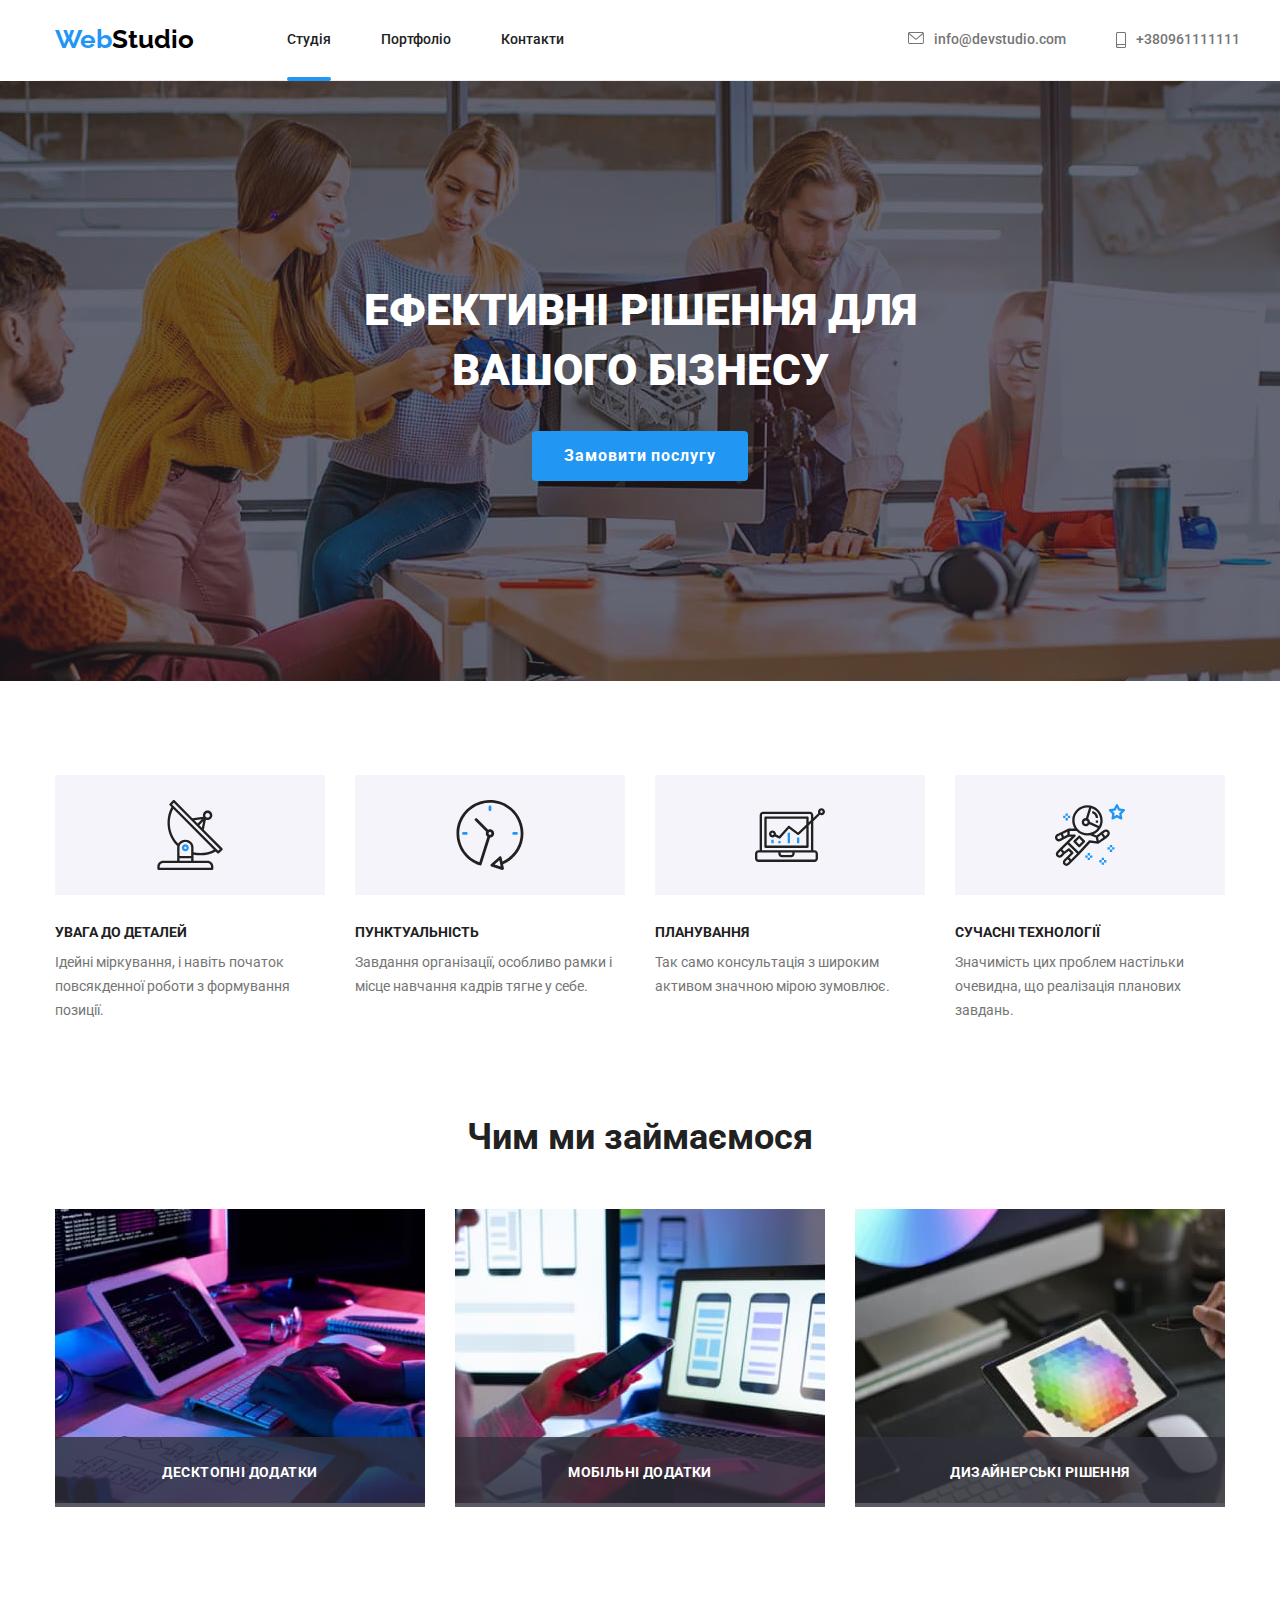
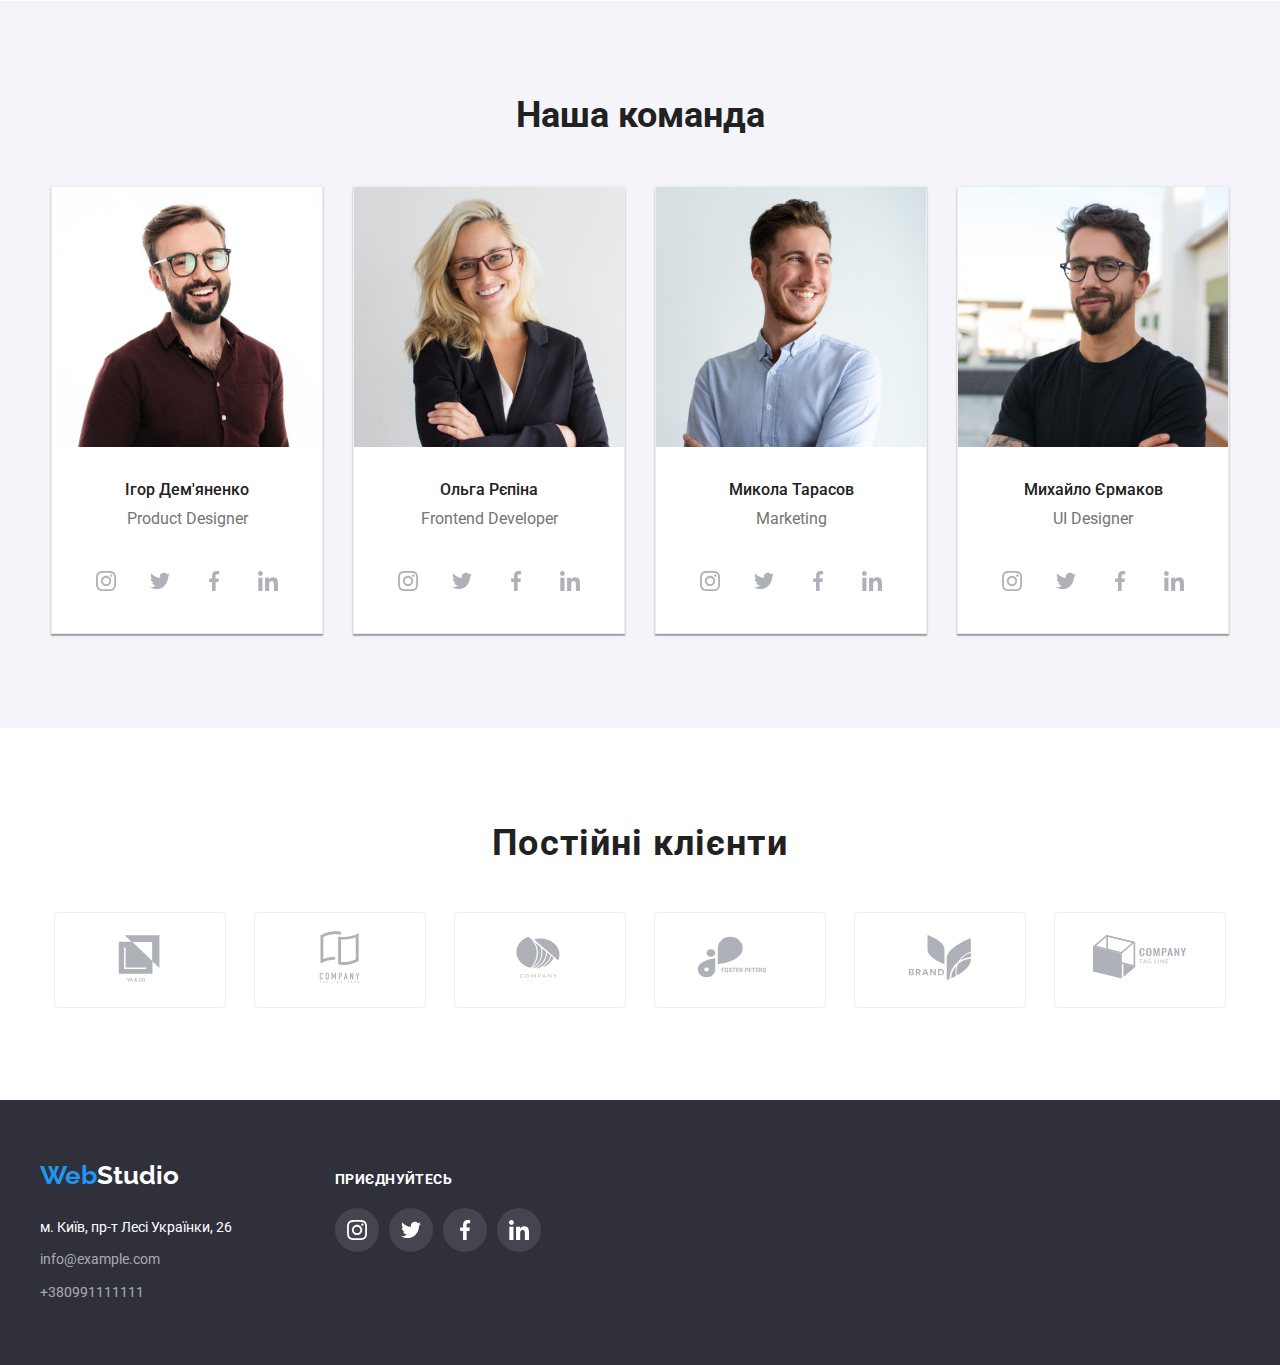
==== index.html @ 64956ac1 "create 06" ====
<!DOCTYPE html>
<html lang="en">
<head>
    <meta charset="UTF-8">
    <meta name="viewport" content="width=device-width, initial-scale=1.0">
    <title>Document</title>
    <link rel="stylesheet" href="node_modules/modern-normalize/modern-normalize.css">
    <link href="https://fonts.googleapis.com/css2?family=Raleway:wght@700&family=Roboto:wght@400;500;700;900&display=swap"
        rel="stylesheet">
    
        
    <link rel="stylesheet" href="./css/styles.css">
</head>
<body>
    <!-- Шапка сайта -->
    <header class="header">
        <div class="header-container">
            <nav class="header-nav">
                <!-- Ссылка лого -->
                <a href="./index.html" class="logo"> <span class="accent">Web</span>Studio</a>
                <!-- Навигация -->
                <ul class="site-nav list">
                    <li class="nav-item"><a href="./index.html" class="link current">Студія</a></li>
                    <li class="nav-item"><a href="./portfolio.html" class="link">Портфоліо</a></li>
                    <li class="nav-item"><a href="" class="link">Контакти</a></li>
                </ul>
            </nav>
            <!-- Контакты -->
            <ul class="auth-nav list">
                <li class="nav-item icon-contact">
                    <a href="mailto:info@devstudio.com" class="link"> <svg class="mail" width="16" height="12">
                        <use href="./images/sprite.svg#icon-mail">
                    
                        </use>
                    </svg>info@devstudio.com
                       
                            
                        
                    </a>
                </li>
                <li class="nav-item icon-phone"><a href="tel:+380961111111" class="link"> <svg class="smartphone" width="10" height="16">
                    <use href="./images/sprite.svg#icon-smartphone">
                    </use>
                </svg>+380961111111</a>
                    
                        

                    
                </li>
            </ul>
        </div>
        
        
    </header>

<main>
        <!-- Блок герой -->
    <section class="hero">
        <div class="overlay">
            <div class="hero-container">
            <h1 class="hero-title">Ефективні рішення для вашого бізнесу</h1>
            <button class="hero-button" type="button" data-modal-open>Замовити послугу</button>
            </div>
        </div>
    </section>

    

    <!-- Переваги -->


    <section class="section">
        <!-- Скрытый заголовок -->
        <h2 class="feature">Переваги</h2>
        <div class="feature-container">
            <ul class="feature-menu list">
                    
                    <li class="feature-item">
                        <div class="thumb">
                            <svg class="icon-feature" width="70" height="70">
                                <use 
                                    href="./images/sprite.svg#icon-antenna">
                                </use>
                            </svg>
                        </div>
                        
                        <h3 class="title">УВАГА ДО ДЕТАЛЕЙ</h3>
                        <p class="text">Ідейні міркування, і навіть початок повсякденної роботи з формування позиції.</p>
                        
                    </li>
                <li class="feature-item">
                    <div class="thumb">
                        <svg class="icon-feature" width="70" height="70">
                            <use href="./images/sprite.svg#icon-clock">

                            </use>
                        </svg>
                    </div>
                    <h3 class="title">ПУНКТУАЛЬНІСТЬ</h3>
                    <p class="text">Завдання організації, особливо рамки і місце навчання кадрів тягне у себе.</p>
                </li>
                <li class="feature-item">
                    <div class="thumb">
                        <svg class="icon-feature" width="70" height="70">
                            <use href="./images/sprite.svg#icon-diagram">

                            </use>
                        </svg>
                    </div>
                    <h3 class="title">ПЛАНУВАННЯ</h3>
                    <p class="text">Так само консультація з широким активом значною мірою зумовлює.</p>
                </li>
                <li class="feature-item">
                    <div class="thumb">
                        <svg class="icon-feature" width="70" height="70">
                            <use href="./images/sprite.svg#icon-astronaut">

                            </use>
                        </svg>
                    </div>
                    <h3 class="title">СУЧАСНІ ТЕХНОЛОГІЇ</h3>
                    <p class="text">Значимість цих проблем настільки очевидна, що реалізація планових завдань.</p>
                </li>
            
            </ul>
        </div>
        
    </section>

<!-- Наша робота -->
<section class="section">
    <div class="work-container">
        <h2 class="section-title">Чим ми займаємося</h2>
        <ul class="work list">
            <li class="work-item">
                <img src="./images/codding.jpg" alt="codding" width="370">
                <p class="over-text">Десктопні додатки</p>
            </li>
            <li class="work-item">
                <img src="./images/uxdesign.jpg" alt="uxdesign" width="370">
                <p class="over-text">Мобільні додатки</p>
            </li>
            <li class="work-item">
                <img src="./images/choosecolor.jpg" alt="choosecolor" width="370">
                <p class="over-text">Дизайнерські рішення</p>
            </li>
        
        </ul>
    </div>
</section>


<!-- Команда -->


<section class="team-section">
    <div class="team-container">
        <h2 class="section-title">Наша команда</h2>
        <ul class="team list">
            <li class="team-item">
                <img src="./images/Ihor.jpg" alt="Ihor" width="270">
                <div  class="block">
                    <h3 class="title">Ігор Дем'яненко</h3>
                    <p class="text">Product Designer</p>
                </div>
                    <ul class="social-list list">
                        <li class="social-list-item">
                            <a href="" class="social-list-link">
                                <svg class="icon-team" width="20" height="20">
                                
                                    <use class="icon-team-logo" href="./images/sprite.svg#icon-instagram">
                                    </use>
                                </svg>
                            </a> 
                        </li>
                        <li class="social-list-item">
                            <a href="" class="social-list-link">
                                <svg class="icon-team" width="20" height="20">
                        
                                    <use href="./images/sprite.svg#icon-twitter">
                                    </use>
                                </svg>
                            </a>
                        </li>
                        <li class="social-list-item">
                            <a href="" class="social-list-link">
                                <svg class="icon-team" width="20" height="20">
                        
                                    <use href="./images/sprite.svg#icon-facebook">
                                    </use>
                                </svg>
                            </a>
                        </li>
                        <li class="social-list-item">
                            <a href="" class="social-list-link">
                                <svg class="icon-team" width="20" height="20">
                        
                                    <use href="./images/sprite.svg#icon-linkedin">
                                    </use>
                                </svg>
                            </a>
                        </li>
                    </ul>
                
            </li>
            <li class="team-item">
                <img src="./images/Olga.jpg" alt="Olga" width="270">
                <div class="block">
                    <h3 class="title">Ольга Рєпіна</h3>
                    <p class="text">Frontend Developer</p>
                </div>
                <ul class="social-list list">
                    <li class="social-list-item">
                        <a href="" class="social-list-link">
                            <svg class="icon-team" width="20" height="20">
                
                                <use href="./images/sprite.svg#icon-instagram">
                                </use>
                            </svg>
                        </a>
                    </li>
                    <li class="social-list-item">
                        <a href="" class="social-list-link">
                            <svg class="icon-team" width="20" height="20">
                
                                <use href="./images/sprite.svg#icon-twitter">
                                </use>
                            </svg>
                        </a>
                    </li>
                    <li class="social-list-item">
                        <a href="" class="social-list-link">
                            <svg class="icon-team" width="20" height="20">
                
                                <use href="./images/sprite.svg#icon-facebook">
                                </use>
                            </svg>
                        </a>
                    </li>
                    <li class="social-list-item">
                        <a href="" class="social-list-link">
                            <svg class="icon-team" width="20" height="20">
                
                                <use href="./images/sprite.svg#icon-linkedin">
                                </use>
                            </svg>
                        </a>
                    </li>
                </ul>
            </li>
            <li class="team-item">
                <img src="./images/Mykola.jpg" alt="Mykola" width="270">
                <div class="block">
                    <h3 class="title">Микола Тарасов</h3>
                    <p class="text">Marketing</p>
                </div>
                <ul class="social-list list">
                    <li class="social-list-item">
                        <a href="" class="social-list-link">
                            <svg class="icon-team" width="20" height="20">
                
                                <use href="./images/sprite.svg#icon-instagram">
                                </use>
                            </svg>
                        </a>
                    </li>
                    <li class="social-list-item">
                        <a href="" class="social-list-link">
                            <svg class="icon-team" width="20" height="20">
                
                                <use href="./images/sprite.svg#icon-twitter">
                                </use>
                            </svg>
                        </a>
                    </li>
                    <li class="social-list-item">
                        <a href="" class="social-list-link">
                            <svg class="icon-team" width="20" height="20">
                
                                <use href="./images/sprite.svg#icon-facebook">
                                </use>
                            </svg>
                        </a>
                    </li>
                    <li class="social-list-item">
                        <a href="" class="social-list-link">
                            <svg class="icon-team" width="20" height="20">
                
                                <use href="./images/sprite.svg#icon-linkedin">
                                </use>
                            </svg>
                        </a>
                    </li>
                </ul>
            </li>
            <li class="team-item">
                <img src="./images/Mykhailo.jpg" alt="Mykhailo" width="270">
                <div class="block">
                    <h3 class="title">Михайло Єрмаков</h3>
                    <p class="text">UI Designer</p>
                </div>
                <ul class="social-list list">
                    <li class="social-list-item">
                        <a href="" class="social-list-link">
                            <svg class="icon-team" width="20" height="20">
                
                                <use href="./images/sprite.svg#icon-instagram">
                                </use>
                            </svg>
                        </a>
                    </li>
                    <li class="social-list-item">
                        <a href="" class="social-list-link">
                            <svg class="icon-team" width="20" height="20">
                
                                <use href="./images/sprite.svg#icon-twitter">
                                </use>
                            </svg>
                        </a>
                    </li>
                    <li class="social-list-item">
                        <a href="" class="social-list-link">
                            <svg class="icon-team" width="20" height="20">
                
                                <use href="./images/sprite.svg#icon-facebook">
                                </use>
                            </svg>
                        </a>
                    </li>
                    <li class="social-list-item">
                        <a href="" class="social-list-link">
                            <svg class="icon-team" width="20" height="20">
                
                                <use href="./images/sprite.svg#icon-linkedin">
                                </use>
                            </svg>
                        </a>
                    </li>
                </ul>
            </li>
        
        </ul>
    </div>

</section>


<!-- Постійні клієнти-->

<section class="clients">
    <div class="clients-container">
        <h2 class="clients-title">Постійні клієнти
        </h2>
        
    </div>

    
        <ul class="cards-list">
            <li class="cards-item">
                <a class="cards-link" href="">
                    <svg class="client-logo" width="106" height="60">
                        <use href="./images/sprite.svg#icon-logo1"></use>
                    </svg>
                </a>
            </li>
            
            <li class="cards-item">
                <a class="cards-link" href="">
                    <svg class="client-logo" width="106" height="60">
                        <use href="./images/sprite.svg#icon-logo2"></use>
                    </svg>
                </a>
            </li>
            <li class="cards-item">
                <a class="cards-link" href="">
                    <svg class="client-logo" width="106" height="60">
                        <use href="./images/sprite.svg#icon-logo3"></use>
                    </svg>
                </a>
            </li>
            <li class="cards-item">
                <a class="cards-link" href="">
                    <svg class="client-logo" width="106" height="60">
                        <use href="./images/sprite.svg#icon-logo4"></use>
                    </svg>
                </a>
            </li>
            <li class="cards-item">
                <a class="cards-link" href="">
                    <svg class="client-logo" width="106" height="60">
                        <use href="./images/sprite.svg#icon-logo5"></use>
                    </svg>
                </a>
            </li>
            <li class="cards-item">
                <a class="cards-link" href="">
                    <svg class="client-logo" width="106" height="60">
                        <use href="./images/sprite.svg#icon-logo6"></use>
                    </svg>
                </a>
            </li>
        </ul>

    

</section>

</main>

<!-- Футер -->

<footer class="footer">
    <div class="footer-container">
        <div class="footer-container-contact">
            <div class="footer-logo">
                <a href="/index.html" class="logo"> <span class="accent">Web</span>Studio</a>
            <!-- </div> -->
            <address class="address-list">
                <ul class="address-contact list">
                    <li class="contact-item"><a
                            href="https://www.google.com.ua/maps/dir/%D0%B1%D1%83%D0%BB.+%D0%9B%D0%B5%D1%81%D0%B8+%D0%A3%D0%BA%D1%80%D0%B0%D0%B8%D0%BD%D0%BA%D0%B8,+26,+%D0%9A%D0%B8%D0%B5%D0%B2,+02000//@50.4266301,30.5033665,13z/data=!4m8!4m7!1m5!1m1!1s0x40d4cf0e033ecbe9:0x57a4dffefec77da0!2m2!1d30.5383858!2d50.4265807!1m0?hl=ru"
                            target="_blank" rel="noopener noreferrer" class="contact-map">м. Київ, пр-т Лесі Українки, 26</a></li>
                    <li class="contact-item"><a href="mailto:info@example.com" class="contact">info@example.com</a></li>
                    <li class="contact-item"><a href="tel:+380991111111" class="contact">+380991111111</a></li>
                    
                </ul>
                
            </address>
            </div>
        </div>


        <div class="footer-social">
            <h2 class="text-social">Приєднуйтесь</h2>
            <ul class="list-footer"> 
                <li class="social-item">
                    <a href="" class="social-link">
                        <svg class="social-icon" width="20" height="20">
                            <use href="./images/sprite.svg#icon-instagram">

                            </use>

                        </svg>
                    </a>
                </li>
                <li class="social-item">
                    <a href="" class="social-link">
                        <svg class="social-icon" width="20" height="20">
                            <use href="./images/sprite.svg#icon-twitter">
                
                            </use>
                
                        </svg>
                    </a>
                </li>
                <li class="social-item">
                    <a href="" class="social-link">
                        <svg class="social-icon" width="20" height="20">
                            <use href="./images/sprite.svg#icon-facebook">
                
                            </use>
                
                        </svg>
                    </a>
                </li>
                <li class="social-item">
                    <a href="" class="social-link">
                        <svg class="social-icon" width="20" height="20">
                            <use href="./images/sprite.svg#icon-linkedin">
                
                            </use>
                
                        </svg>
                    </a>
                </li>

            </ul>

        </div>
    </div>

    <!-- Модалка -->

    
    <div class="backdrop is-hidden" data-modal>
        <div class="modal">
            <button type="button" class="modal-close-btn" data-modal-close>
                <svg class="close-btn" width="20" height="20">
                    <use href="./images/sprite.svg#icon-closebtn">

                    </use>
                </svg>
            </button>
            <div class="contact-data">
                <p>
                    Залиште свої дані, ми вам передзвонимо
                </p>
            </div>
            <form action="" class="modal-form">
                <div class="contact-form">
                    <label>
                        <span class="modal-form-desc">Ім'я</span>
                        <span class="modal-form-input-wrapper">
                            <input type="text" class="contact-form-input" placeholder="" required name="user_name"
                            pattern="[a-zA-Zа-яА-яіІїЇ]+" />
                            <svg class="modal-form-icon" width="18" height="18">
                                <use href="./images/sprite.svg#icon-person">

                                </use>
                            </svg>
                        </span>
                    </label>
                    <label>
                        <span class="modal-form-desc">Телефон</span>
                        <span class="modal-form-input-wrapper">
                            <input type="tel" class="contact-form-input" placeholder="" required name="user_phone"
                            pattern="[0-9]{3}-[0-9]{3}-[0-9]{2}-[0-9]{2}" title="xxx-xxx-xx-xx" />
                            <svg class="modal-form-icon" width="18" height="18">
                                <use href="./images/sprite.svg#icon-phone">
                                    
                                </use>
                            </svg>
                        </span>
                    </label>
                    <label>
                        <span class="modal-form-desc">Пошта</span>
                        <span class="modal-form-input-wrapper">
                            <input type="email" class="contact-form-input" placeholder="" required name="user_mail" />
                                <svg class="modal-form-icon" width="18" height="18">
                                    <use href="./images/sprite.svg#icon-email">

                                    </use>
                        
                                </svg>
                            </span>
                    </label>
                    <label>
                        <span class="modal-form-desc">Коментар</span>
                        <textarea name="user_message" class="contact-form-message" placeholder="Введіть текст"></textarea>
                    </label>
                    <label class="contact-form-field-wrapper">
                        <input name="user_policy" type="checkbox" class="contact-form-field is-hidden">
                        <svg class="modal-form-check" width="16px" height="15px">
                            <use class="modal-form-check-icon"
                             href="./images/sprite.svg#icon-check">

                            </use>
                        </svg>
                        Погоджуюся з розсилкою та приймаю&nbsp<a href="">Умови договору</a>
                    </label>
                    <div class="form-button">
                        <button type="submit" class="contact-form-button">Відправити</button>
                    </div>
                
                </div>
            </form>
            
    
        </div>

    </div>
    
    

</footer>


<script src="./js/modal.js"></script>
</body>
</html>
---- css/styles.css ----
:root {
    --primary-text-color: #212121;
    --title-text-color: #000000;
    
    --logo-color:#2196F3;
    --primary-white-color: #FFFFFF;
    --primary-gray-text: #757575;
    --primary-background-color: #F5F5F5;
    --primary-button-background: #F5F4FA;
    --contact-color: rgba(255, 255, 255, 0.6);
    --background-dark-color: #2F303A;
    --border-color:#EEEEEE;
    --border-header: #ECECEC;
    --border-logo: rgba(175, 177, 184, 1);
    --icons-background: rgba(255, 255, 255, 0.1);
    --animation-timing: cubic-bezier(0.4, 0, 0.2, 1);
    --card-bottom-background: rgba(47, 48, 58, 0.8);
    --overlay-card-blue: rgba(33, 150, 243, 0.9);
    --cards-text-color:rgba(117, 117, 117, 1);
    --border-color-modal:rgba(33, 33, 33, 0.2);
    --modal-icon-color: rgba(33, 33, 33, 1);


}
html {
    box-sizing: border-box;
}

*,
*::after
*::before {
    box-sizing: inherit;
}

body {
    background-color: var(--primary-white-color);
    color:var(--primary-text-color);
    font-family: Roboto, sans-serif;
    margin: 0;
}

h1,
h2,
h3,
h4,
h5,
h6,
p,
ul {
    margin: 0;
}

.list {
    list-style: none;
}



/* logo */

.header {
    display: flex;
}
.header-container {
    
    display: flex;
    width: 1170px;
    padding-left: 15px;
    padding-right: 15px; 
    margin-left: auto;
    margin-right: auto;
    align-items: center;
    border-bottom: 1px solid var(--border-header);
    
   
    
}

.site-nav .nav-item {
    margin-right: 50px;
    }

.site-nav .nav-item:last-child {
    margin-right: 0;
}

.header-nav {
    display: flex;
    
}

.logo {
    font-family: Raleway, sans-serif;
    color: var(--title-text-color);
    font-weight: 700;
    font-size: 26px;
    line-height: 1.2;
    text-decoration: none;
    /* margin-left: 215px; */
    margin-right: 93px;
    margin-top: 24px;
    margin-bottom: 25px;
}

.footer-logo .logo {font-family: Raleway, sans-serif;
    color: var(--primary-white-color);
    font-weight: 700;
    font-size: 26px;
    line-height: 1.2;
    text-decoration: none;
}    

.footer-social {
    margin-left: 63px;
}

.accent {color:var(--logo-color)}




/* навігація */


.link {
    display: flex;
    position: relative;
    transition: 250ms var(--animation-timing);
    /* padding-top: 6px; */
    

}

 

.current::after {
    position: absolute;
    content: "";
    display: block;
    left: 0;
    bottom: -33px;
    width: 100%;
    height: 4px;
    background-color: var(--logo-color);
    transition: opacity 250ms var(--animation-timing);
    border-radius: 2px;
    
}
.link:hover::after {
    opacity: 1;
}

.site-nav .link {
    
        
        font-weight: 500;
        font-size: 14px;
        line-height: 1.14;
        color: var(--primary-text-color);
        text-decoration: none;
        }


.site-nav .link:hover, 
.site-nav .link:focus{
    color: var(--logo-color);
    transition: 250ms var(--animation-timing);
}


.site-nav {
    display: flex;
    text-decoration: none;
    padding-left: 0;
    align-items: center;
    }

  

.site-nav .link .current {
    color: var(--logo-color);
    
}


/* адрес */

.auth-nav {
    display: flex;
    margin-left: 344px;
    padding-left: 0;
}
.auth-nav .link:hover,
.auth-nav .link:focus {
    transition: 250ms var(--animation-timing ); 
}
/* .icon-mail::before {
    display: inline-block;
    content: "";
    background-image: url(../images/mail.svg);
    width: 16px;
    height: 12px;
    background-position: center;
    background-size: contain;
    background-repeat: no-repeat;
    margin-right: 10px;
} */
.mail, .smartphone {
    fill: currentColor;
    padding-right: 10px;
}

.icon-phone {
    display: inline-flex;
    flex-direction: row-reverse;
    align-items:center;
    
}
.icon-mail {
    display: inline-flex;
    margin-right: 10px;
   
    /* flex-direction: row-reverse; */

}
.icon-smartphone {
    margin-right: 10px;
}
.icon-contact {
    display: inline-flex;
    flex-direction: row-reverse;
    align-items: center;
}

.thumb {
    display: flex;
    background-color:rgba(245, 244, 250, 1);
    justify-content: center;
    margin-bottom: 30px;
}

.icon-feature {
    height: 120px;
}



.auth-nav .nav-item {
    
    margin-right: 50px;
    
}

.auth-nav .nav-item:last-child {
    margin-right: 0;
}



.auth-nav .link {
    
        
        font-weight: 500;
        font-size: 14px;
        line-height: 1.14;
        color: var(--primary-gray-text);
        text-decoration: none;
        
        
}
.auth-nav .link:hover,
.auth-nav .link:focus {
    color: var(--logo-color);}



/* Герой */

.hero {
    background-color: var(--background-dark-color);
    display: flex; 
    height: 600px;
    max-width: 1600px; 
    margin-right: auto;
    margin-left: auto;
    background-image: linear-gradient(
        rgba(47, 48, 58, 0.4),
        rgba(47, 48, 58, 0.4)),
         url(../images/heroimg.jpg);
    
    background-repeat: no-repeat;
    background-position:  center;
    background-size: cover;
    
    
}

.hero-title {
    
        
        font-weight: 900;
        font-size: 44px;
        line-height: 1.36;
        text-transform: uppercase;
        color: var(--primary-white-color);
        padding-top: 200px;
        padding-bottom: 30px;
        width: 700px;
        

}

.hero-container {
    
    text-align: center;
    margin-right: auto;
    margin-left: auto;
    
}
 .overlay {
    /* display: flex; */
    /* height: 600px; */
    /* max-width: 1600px; */
    margin-left: auto;
    margin-right: auto;
    
    /* background-image: url(../images/heroimg.jpg); */
    
    

} 




/* Cursor pointer для кнопок */

.hero-button,
.secondary-button 
{
    cursor: pointer;
    transition: 250ms var(--animation-timing);
}


/* кнопка замовити послугу */

.hero-button {
    font-weight: 700;
    font-size: 16px;
    line-height: 1.88;
    color: var(--primary-white-color);
    background-color: var(--logo-color);
    margin-bottom: 200px;
    border-radius: 4px;
    border: none;
    padding: 10px 32px;
    letter-spacing: 0.06em;
    font-family: inherit;
 }

.hero-button:hover,
.hero-button:focus { 
color: var(--primary-white-color);
box-shadow: 0px 4px 4px rgba(0, 0, 0, 0.15);
} 

 /* Модалка */


.backdrop {
    position: fixed;
    z-index: 10;
    top: 0;
    left: 0;
    width: 100%;
    height: 100%;
    background-color: rgba(0, 0, 0, 0.2);
    transition: opacity 500ms linear;
}

.is-hidden {
    opacity: 0;
    pointer-events: none;
}




.modal {
    width: 528px;
    /* height: 581px; */
    background-color: #FFFFFF;
    position: absolute;
    top: 50%;
    left: 50%;
    transform: translate(-50%, -50%);
    padding: 40px;
    margin: 0 auto;
    box-shadow: 0px 1px 3px rgba(0, 0, 0, 0.12), 0px 1px 1px rgba(0, 0, 0, 0.14), 0px 2px 1px rgba(0, 0, 0, 0.2);
    border-radius: 4px;
}



.modal-close-btn {
    display: flex;
    justify-content: center;
    align-items: center;
    width: 30px;
    height: 30px;
    border-radius: 50%;
    border: 1px solid rgba(0, 0, 0, 0.1);
    background-color: transparent;
    padding: 0;
    transition: 250ms;
}

/* .modal-form { */
    /* display: flex; */
    /* flex-direction: column; */
/* } */

.contact-form {
    display: flex;
    flex-direction: column;
    /* padding: 40px; */
}

.modal-close-btn:hover,
.modal-close-btn:focus {
    fill: var(--logo-color);
}

.modal-close-btn:hover .close-btn,
.modal-close-btn:focus .close-btn {
    fill: var(--logo-color);
}
.modal-close-btn {
    position: absolute;
    right: 8px;
    top: 8px;
}

.contact-data {
    text-align: center;
    margin-bottom: 30px;
    font-weight: 700;
    font-size: 20px;
    line-height: 1.15;
    letter-spacing: 0.03em;
    color: var(--primary-text-color);
}

.contact-form-input{
    width: 482px;
    height: 40px;
    padding-left: 42px;
    border: 1px solid rgba(33, 33, 33, 0.2);
    border-radius: 4px;
    transition: 250ms var(--animation-timing);
}

.contact-form-input:focus {
    outline: none;
    border-color: var(--logo-color);
}

.contact-form-input:focus + .modal-form-icon {
    fill: var(--logo-color);
}

.modal-form-input-wrapper{
    display: block;
    position: relative;
    margin-bottom: 20px;
}

.modal-form-icon {
    fill: var(--modal-icon-color);
    position: absolute;
    top: 50%;
    left: 12px;
    transform: translateY(-50%);
    transition: 250ms var(--animation-timing);
    
}

.contact-form-message{
    width: 494px;
    height: 120px;
    padding: 12px 16px;
    margin-bottom: 20px;
    resize: none;
    border-color: var(--border-color-modal);
    border-radius: 4px;
}

.contact-form-message:focus {
    outline: none;
    border-color: var(--logo-color);
}

.contact-form-message::placeholder{
    color:rgba(117, 117, 117, 0.5);
    font-weight: 400;
    font-size: 12px;
    line-height: 1.16;
    letter-spacing: 0.01em;
}

.modal-form-desc {
display: block;
font-family: inherit;
font-style: normal;
font-weight: 400;
font-size: 12px;
line-height: 1.16;
letter-spacing: 0.01em;
color: var(--primary-gray-text);
}

.contact-form-field{
    position: absolute;
}

.contact-form-button{
    font-weight: 700;
    font-size: 16px;
    font-family: inherit ;
    line-height: 1.88;
    color: var(--primary-white-color);
    background-color: var(--logo-color);
    border-radius: 4px;
    border-style: none;
    padding: 10px 52px;

}

.contact-form-button:hover,
.contact-form-button:focus {
    background: #188CE8;
    box-shadow: 0px 4px 4px rgba(0, 0, 0, 0.15);
    cursor: pointer;
}

.modal-form-check {
    border: 1px solid var(--modal-icon-color);
    border-radius: 2px;
    cursor: pointer;
    padding: 1px;
    margin-right: 9px;
}

.modal-form-check-icon{
    display: none;
}
.contact-form-field:checked + .modal-form-check {
    background-color: var(--logo-color);
    border-color: var(--logo-color);
} 

.contact-form-field:focus + .modal-form-check{
    box-shadow: 0 0 0 2px var(--logo-color);
} 

.contact-form-field:checked + .modal-form-check .modal-form-check-icon {
    display: block;
    fill: var(--primary-white-color);
}

.form-button{
    display: flex;
    justify-content: center;
}

.contact-form-field-wrapper {
    display: flex;
    align-items: center;
    margin-bottom: 30px;
}

/* кнопки навігації*/



.secondary-button {
    font-weight: 500;
    font-size: 16px;
    line-height: 1.62;
    letter-spacing: 0.03em;
    color:var(--primary-text-color);
    background-color: var(--primary-button-background);
    font-family: inherit;
    
    
    }

.secondary-button:hover,
.secondary-button:focus {
    color: var(--primary-white-color);
    background-color: var(--logo-color);
}

/* Переваги */


.feature {
    display: none;
    width: 1600px;
    color: var(--primary-background-color)
}
.feature-menu {
    display: flex;
    padding: 0;
    justify-content: flex-start;
    
}

.feature-item {
    
    display: inline-block;
    text-align: left;
    width: 270px;
    margin-right: 30px;
}

.feature-item:last-child {
    margin-right: 0;
}


.feature-menu .title {
    
    font-weight: 700;
    font-size: 14px;
    line-height: 1.14;
    text-transform: uppercase;
    color: var(--primary-text-color);
    padding-bottom: 10px;
}

.feature-menu .text {font-size: 14px;
    line-height: 1.71;
    color: var(--primary-gray-text);
    
    }



.feature-container {
    display: flex;
    width: 1170px;
        padding-left: 15px;
        padding-right: 15px;
    text-align: center;
    margin-top: 94px;
    margin-left: auto;
    margin-right: auto;
    
}    
    

.section-title {
    font-weight: 700;
    font-size: 36px;
    line-height: 1.16;
    text-align: center;

    }

.work-container {
    
    
    margin-top: 94px;
    width: 1170px;
    padding-left: 15px;
    padding-right: 15px;
    margin-left: auto;
    margin-right: auto;
    margin-bottom: 94px;
}    

.work {
    width: 1600px;
    display: flex;
    margin-top: 50px;
    padding: 0;
}

.work .work-item {
    margin-right: 30px;
}
.work .work-item:last-child {
    margin-right: 0;
}
.work-item {
    position: relative;
}
.work-item::before {
    content: "";
    position: absolute;
    width: 100%;
    height: 70px;
    bottom: 0px;
    background-color: var(--card-bottom-background);
}

.over-text {
    position: absolute;
    bottom: 34px;
    left: 50%;
    transform: translateX(-50%);
    display: flex;
    color: var(--primary-white-color);
    font-weight: 700;
    font-size: 14px;
    line-height: 1.14px;
    letter-spacing: 0.03em;
    text-transform: uppercase;
}
/* Приклади роботи */



.example-title {
    font-weight: 700;
    font-size: 18px;
    line-height: 2;
    margin-bottom: 4px;
    color: var(--primary-text-color);
}

.example-text {
    color: var(--cards-text-color);
}


.example-overlay {
    position: relative;
    overflow: hidden;
    height: 294px;
}


.overlay-text {
    
    content: "";
    position: absolute;
    height: 100%;
    width: 322px;
    top: 0;
    left: 0;
    padding: 63px 24px;
    color: var(--primary-white-color);
    background-color: var(--overlay-card-blue);
    transform: translateY(100%);
    transition: 250ms cubic-bezier(0.4, 0, 0.2, 1);
}

.example-overlay-text {
    font-style: normal;
        font-weight: 400;
        font-size: 18px;
        line-height: 1.56;
}

.example-link {
    text-decoration: none;
    
}
.example-link:hover .overlay-text,
.example-link:focus .overlay-text {
    transform: translateY(0%);

}




/* Наша команда */

.team-section {
    display: flex;
    /* width: 1600px; */
    margin-left: auto;
    margin-right: auto;
    background-color: var(--primary-button-background);
    padding-bottom: 94px;
    
}

.team-container {
    margin-left: auto;
    margin-right: auto;
}



.team-container .section-title {
    
    padding-top: 94px;
    
}

.team {
    
    display: flex;
    /* margin-left: 215px; */
    padding-left: 0;
    margin-top: 50px;

}

.team-item {
    margin-right: 30px;
    border: 1px solid var(--border-color);
    background-color: var(--primary-white-color);
    box-shadow: 0px 1px 3px rgba(0, 0, 0, 0.12), 0px 1px 1px rgba(0, 0, 0, 0.14), 0px 2px 1px rgba(0, 0, 0, 0.2);
}
.team-item:last-child {
    margin-right: 0;
}

.team-item .title {
    text-align: center;
    margin-bottom: 10px;
    
}

.team-item .text {
    text-align: center;
    
}


.team .title {
    
    font-weight: 500;
    font-size: 16px;
    line-height: 1.18;
    }

.team .text {color: var(--primary-gray-text);
    
    font-size: 16px;
    line-height: 1.18;
    }
.social-list{
    display: flex;
    justify-content: center;
    column-gap: 10px;
    padding: 0;
    margin-bottom: 30px;
}
.social-list-link {
    display: flex;
    justify-content: center;
    align-items: center;
    width: 44px;
    height: 44px;
    background-color: var(--primary-white-color);
    border-radius: 50%;
    transition: 250ms var(--animation-timing);
}


.social-list-link:hover,
.social-list-link:focus {
    background-color: var(--logo-color)
}

.social-list-link:hover .icon-team,
.social-list-link:focus .icon-team {
    fill: var(--primary-white-color);
}


.icon-team {
    fill: var(--border-logo);
    transition: 250ms var(--animation-timing);
}

.icon-team:hover {
    fill: #2196F3;

}


    
.block {
    margin-top: 30px;
    margin-bottom: 30px;
}    

/* Клієнти */

.clients {
    /* display: flex; */
    margin-left: auto;
    margin-right: auto;
    
}

.clients-container {
    /* display: flex; */
    margin-left: auto;
    margin-right: auto;
    margin-top: 94px;
}

.clients-title {
    text-align: center;
    font-weight: 700;
    font-size: 36px;
    line-height: 1.17;
    color: var(--primary-text-color);
    letter-spacing: 0.03em;
 }

 .cards-item {
    display: flex;
    width: 170px;
    height: 92px;
    border: 1px polid red;
    justify-content: center;
    align-items: center;
    
    
 }

 .cards-link {
    padding: 15px 32px;
    border: 1px solid var(--border-color);
    border-radius: 4px;
    transition: 250ms var(--animation-timing);
    
 }

 .cards-link:hover,
 .cards-link:focus {
    border-color: #2196F3;
    
 }

 .cards-link:hover .client-logo,
 .cards-link:focus .client-logo {
    fill: var(--logo-color);
 }
 .cards-list {
    list-style: none;
    display: flex;
    justify-content: center;
    gap: 30px;
    margin-left: auto;
    margin-right: auto;
    padding-left: 0;
    margin-top: 50px;
    margin-bottom: 94px;
 }

 .client-logo {
    fill: var(--border-logo);
    transition: 250ms var(--animation-timing);
 }
 .client-logo:hover ,
 .client-logo:focus {
    fill: var(--logo-color);
 }


    
/* Футер адреса */
.footer {
    background-color: var(--background-dark-color);
    /* width: 1600px; */
    margin-left: auto;
    margin-right: auto;
    
}

.footer-container {
    display: flex;
    align-items: baseline;

    width: 1200px;
    padding-left: 15px;
    padding-right: 15px; 
    margin-left: auto;
    margin-right: auto;
    padding-top: 60px

}







.address-list {
    /* display: flex; */
    font-style: inherit;
    /* margin-left:auto; */
    /* margin-right: auto; */
    

}

.address-contact {
    /* outline: 2px solid salmon; */
    margin-top: 24px;
    display: inline-block;
    padding-left: 0;
}

.address-contact .contact-item {
    margin-top: 9px;
}

.address-contact .contact-item:first-child {
    margin-top: 0;
}

.address-contact .contact-item:last-child {
    margin-bottom: 60px;
}

.text-social {
    color: var(--primary-white-color);
    font-weight: 700;
    font-size: 14px;
    line-height: 1.14;
    letter-spacing: 0.03em;
    text-transform: uppercase;
    margin-bottom: 20px;

}

.list-footer {
    list-style: none;
    display: flex;
    justify-content: center;
    column-gap: 10px;
    padding: 0;
}

.social-link {
    display: flex;
    width: 44px;
    height: 44px;
    justify-content: center;
    align-items: center;
    background-color: var(--icons-background);
    border-radius: 50%;
    transition: 250ms var(--animation-timing);
}
.social-icon {
    fill: var(--primary-white-color);
}
.social-link:hover,
.social-link:focus {
    background-color: var(--logo-color);
}



.contact-map {
    font-size: 14px;
    line-height: 1.71;
    color: var(--primary-white-color);
    text-decoration: none;
    
    }
    
.contact-map:hover,
.contact-map:focus {
        color: var(--logo-color);
    }

.contact {
    font-size: 14px;
    line-height: 1.71;
    color: var(--contact-color);
    text-decoration: none;
    }
    
.contact:hover,
.contact:focus {
        color: var(--logo-color);
    }


    /*  ПОРТФОЛІО  */
.navigation {
    display:none;
}   

.nav-container {
    width: 1600px;
    margin-left: auto;
    margin-right: auto;
    padding-bottom: 50px;
}

.nav-button {
    display: flex;
    justify-content: center;
    padding: 0;
    padding-top: 94px;
}

.secondary-button {
    
     padding: 0;
     border-radius: 4px;
     border:none;
     /* width: 125px; */
     /* height: 38px; */
     padding: 6px 22px;
    background-color: var(--primary-button-background);
}

.nav-button .secondary-button:first-child {
    padding: 6px 25px;
    min-width: 73px;
}

.nav-button .item {
    padding-right: 8px;
         
}

.secondary-button:hover {
    border-radius: 4px;
      box-shadow: 0px 3px 1px rgba(0, 0, 0, 0.1), 0px 1px 2px rgba(0, 0, 0, 0.08), 0px 2px 2px rgba(0, 0, 0, 0.12);
}

.nav-button .item:last-child {
    padding-right: 0px;
}


.example-container {
    width: 1200px;
    padding-left: 15px;
    padding-right: 15px;
    margin-left: auto;   
    margin-right: auto;
    padding-bottom: 94px;
}

.work-example {
    padding: 0;
    display: flex;
    flex-wrap: wrap;
}

.example-item {
    width: 370px;
    margin-right: 30px;
    margin-bottom: 30px;
    
    /* overflow: hidden; */
    
}

.example-item:hover {
    box-shadow: 0px 1px 1px rgba(0, 0, 0, 0.12), 0px 4px 4px rgba(0, 0, 0, 0.06), 1px 4px 6px rgba(0, 0, 0, 0.16);
}

.example-item:nth-child(3n) {
    margin-right: 0;
}

.example-item:nth-last-child(-n+3) {
    margin-bottom: 0;
}

.example-card {
border: 1px solid var(--border-color);
padding-left: 24px;
padding-right: 24px;
padding-top: 20px;
padding-bottom: 20px;


}
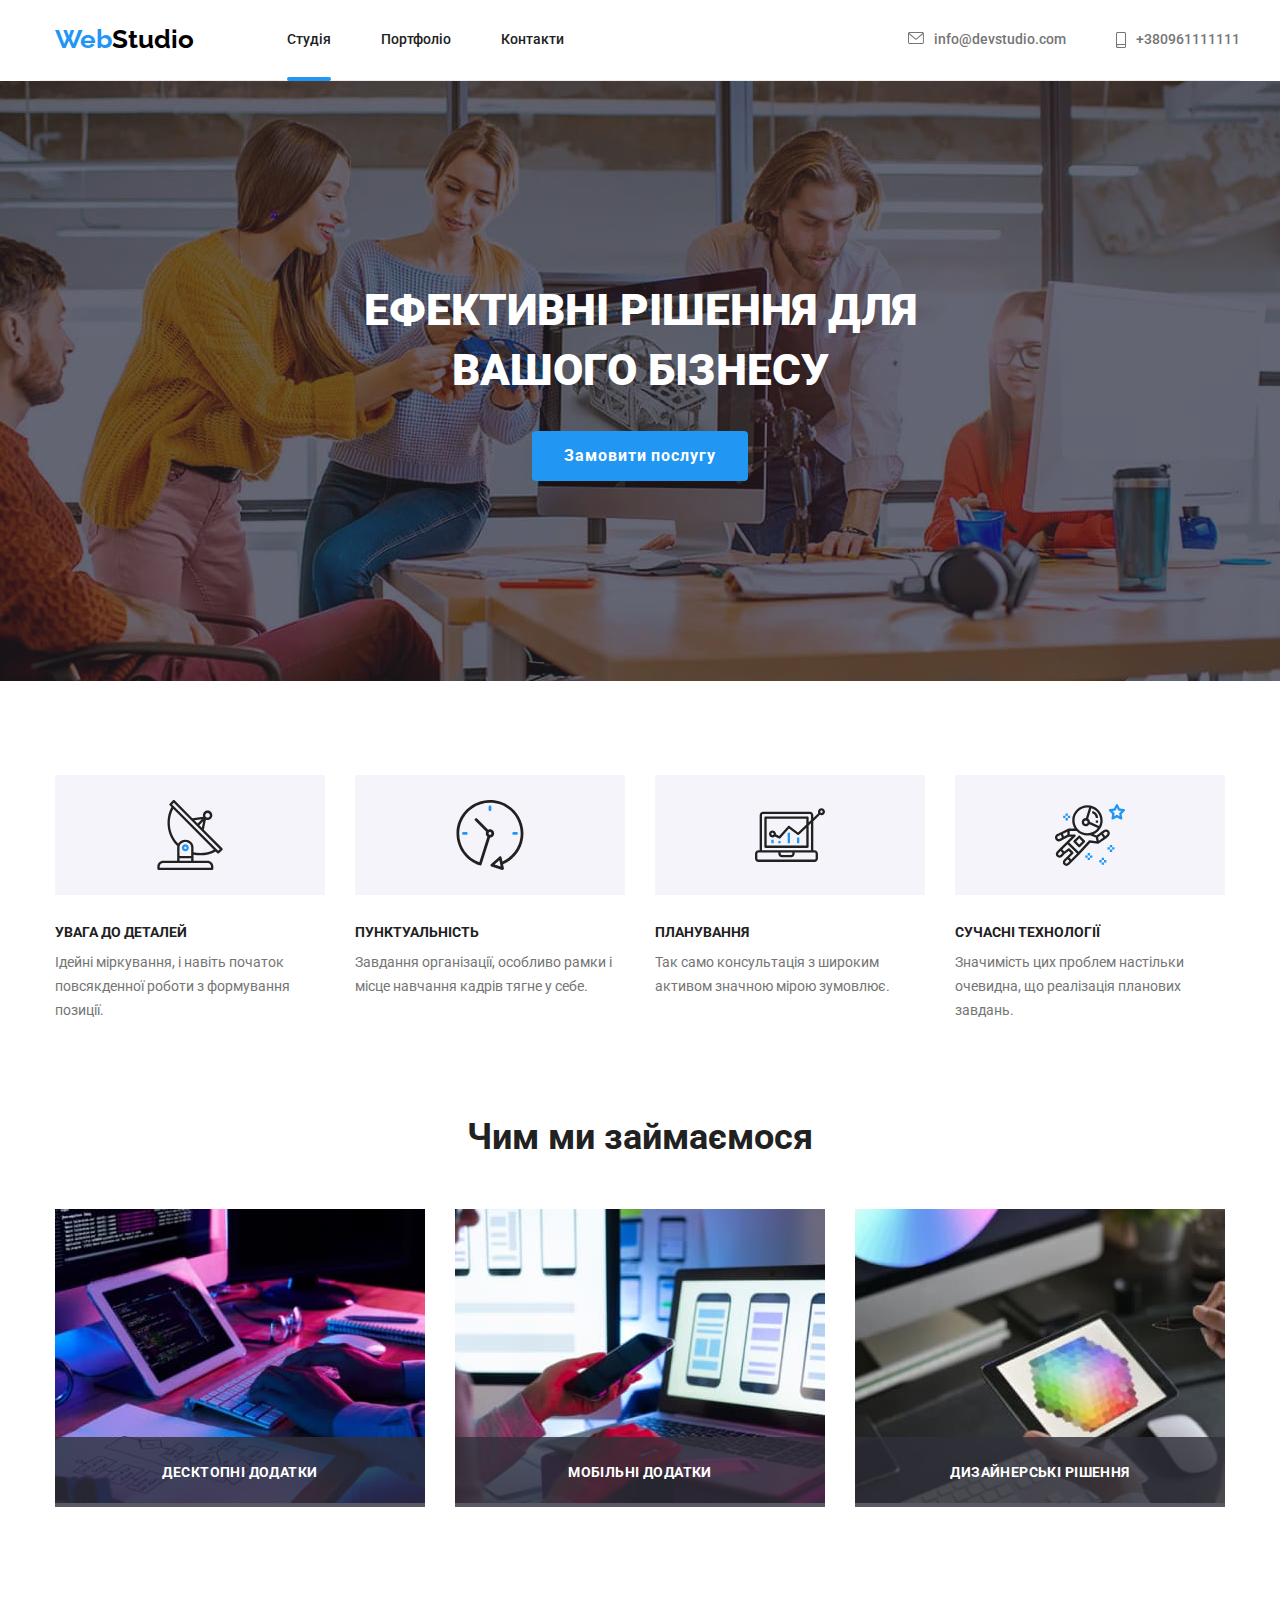
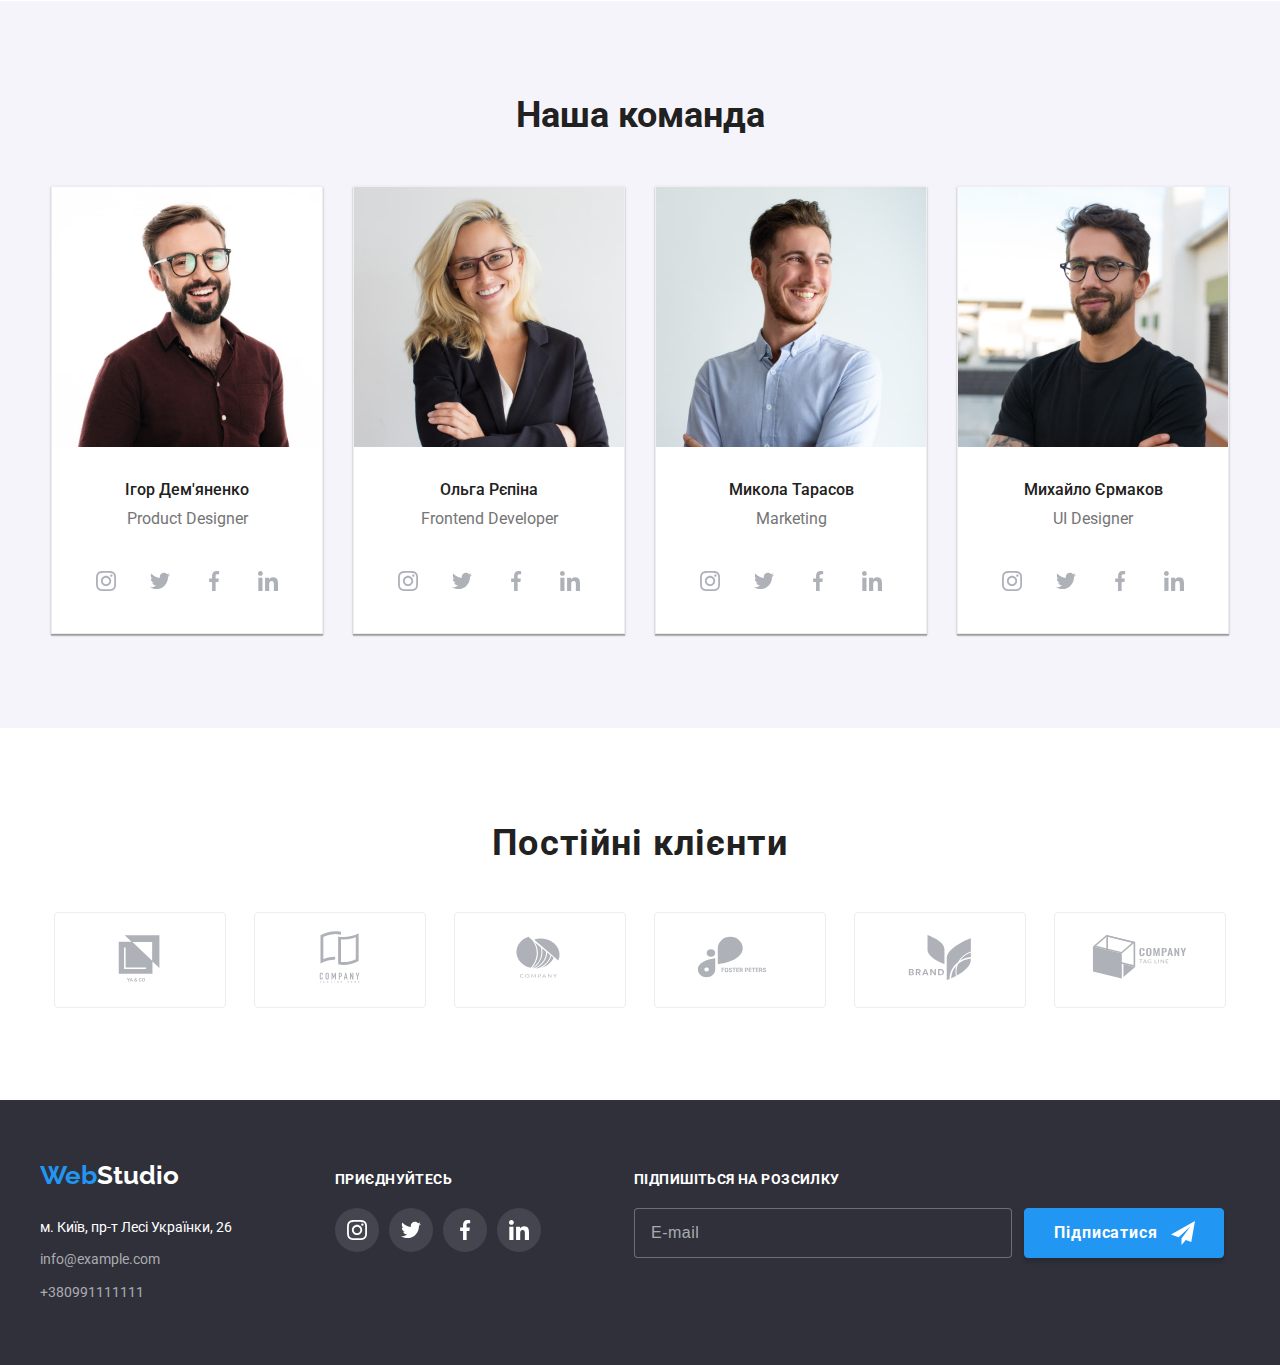
==== commit 71c67644: "footer for hw-06" ====
--- a/index.html
+++ b/index.html
@@ -477,6 +477,31 @@
             </ul>
 
         </div>
+
+        <div class="footer-contact-form">
+            <div class="footer-text">
+                <p>
+                    Підпишіться на розсилку
+                </p>
+            </div>
+            <form action="" class="mail-form">
+                <div class="footer-mail-form">
+                    <label for="" class="footer-mail-form-wrapper">
+                        <input type="email" class="footer-mail-form-input" placeholder="E-mail" required name="user_mail">
+                    </label>
+                    <div class="footer-btn">
+                        <button type="submit" class="footer-btn-mail"><span class="btn-text-subscribe">Підписатися</span>
+                            <svg width="24px" height="24px"class="btn-mail-logo">
+                            <use href="./images/sprite.svg#icon-send"></use>
+                        </svg>
+
+                        </button>
+                    </div>
+
+                </div>
+            </form>
+
+        </div>
     </div>
 
     <!-- Модалка -->
--- a/css/styles.css
+++ b/css/styles.css
@@ -116,8 +116,95 @@
 
 .accent {color:var(--logo-color)}
 
-
-
+   /* Footer mail form */
+
+.footer-contact-form {
+    margin-left: 93px;
+}   
+
+.footer-text {
+    display: block;
+    font-weight: 700;
+    font-size: 14px;
+    line-height: 1.14;
+    letter-spacing: 0.03em;
+    text-transform: uppercase;
+    color: var(--primary-white-color);
+    margin-bottom: 20px;
+}
+
+.footer-mail-form {
+    display: flex;
+    align-items: center;
+}
+
+.footer-mail-form-input {
+    width: 358px;
+    height: 46px;
+    padding-left: 16px;
+    outline: none;
+    border-radius: 4px;
+    margin-right: 12px;
+    background-color:rgba(47, 48, 58, 1);
+    border: 1px solid rgba(255, 255, 255, 0.3);
+    transition: 250ms var(--animation-timing);
+    color: var(--primary-white-color);
+    cursor: pointer;
+}
+
+.footer-mail-form-input:focus {
+    border-color: var(--logo-color);
+}
+
+.footer-btn-mail {
+    position: relative;
+    width: 200px;
+    height: 50px;
+    background-color: var(--logo-color);
+    transition: 250ms var(--animation-timing);
+    border: 1px solid var(--logo-color);
+    border-radius: 4px;
+    font-weight: 700;
+    font-size: 16px;
+    line-height: 1.88px;
+    letter-spacing: 0.06em;
+    font-family: inherit;
+    color: var(--primary-white-color);
+    box-shadow: 0px 4px 4px rgba(0, 0, 0, 0.15);
+    cursor: pointer;
+    transition: 250ms var(--animation-timing);
+}
+
+.footer-btn-mail:hover {
+    
+    outline: 1px solid var(--logo-color);
+}
+
+.btn-mail-logo {
+    position: absolute;
+    top: 50%;
+    right: 28px;
+    transform: translateY(-50%);
+    fill: var(--primary-white-color);
+
+}
+
+.btn-text-subscribe {
+    padding-right: 36px;
+}
+
+
+
+.footer-mail-form-input::placeholder{
+    font-weight: 400;
+    font-size: 16px;
+    line-height: 1.25px;
+    letter-spacing: 0.03em;
+    color: rgba(255, 255, 255, 0.6);
+    
+    
+    
+}
 
 /* навігація */
 
@@ -413,6 +500,7 @@
     border: 1px solid rgba(0, 0, 0, 0.1);
     background-color: transparent;
     padding: 0;
+    cursor: pointer;
     transition: 250ms;
 }
 
@@ -459,6 +547,7 @@
     border: 1px solid rgba(33, 33, 33, 0.2);
     border-radius: 4px;
     transition: 250ms var(--animation-timing);
+    cursor: pointer;
 }
 
 .contact-form-input:focus {
@@ -494,6 +583,7 @@
     resize: none;
     border-color: var(--border-color-modal);
     border-radius: 4px;
+    cursor: pointer;
 }
 
 .contact-form-message:focus {
